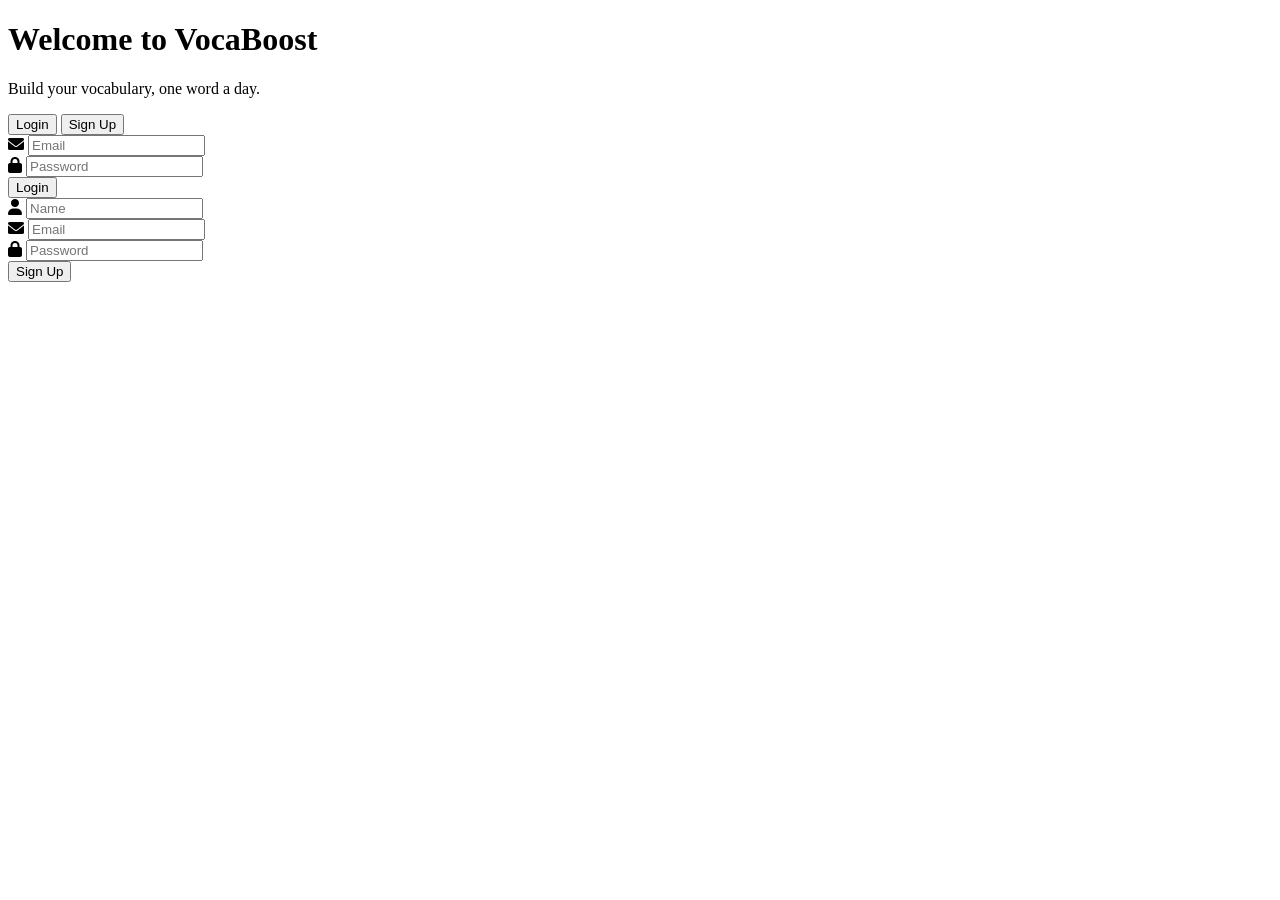
==== index.html @ 8fefd977 "Add files via upload" ====
<!DOCTYPE html>
<html lang="en">
<head>
    <meta charset="UTF-8">
    <meta name="viewport" content="width=device-width, initial-scale=1.0">
    <title>VocaBoost | Authentication</title>
    <link rel="stylesheet" href="index.css">
    <link rel="stylesheet" href="https://cdnjs.cloudflare.com/ajax/libs/font-awesome/6.0.0-beta3/css/all.min.css">
</head>
<body class="centered-container">
    <div class="auth-card">
        <h1 class="title">Welcome to VocaBoost</h1>
        <p class="subtitle">Build your vocabulary, one word a day.</p>
        
        <div class="tabs">
            <button class="tab-button active" data-tab="login">Login</button>
            <button class="tab-button" data-tab="signup">Sign Up</button>
        </div>

        <div class="forms-container">

            <form id="loginForm" class="auth-form active-form">
                <div class="input-group">
                    <i class="fas fa-envelope icon"></i>
                    <input type="email" id="loginEmail" placeholder="Email" required>
                </div>
                <div class="input-group">
                    <i class="fas fa-lock icon"></i>
                    <input type="password" id="loginPassword" placeholder="Password" required>
                </div>
                <button type="submit" class="btn-primary">Login</button>
            </form>

            <form id="signupForm" class="auth-form hidden-form">
                <div class="input-group">
                    <i class="fas fa-user icon"></i>
                    <input type="text" id="signupName" placeholder="Name" required>
                </div>
                <div class="input-group">
                    <i class="fas fa-envelope icon"></i>
                    <input type="email" id="signupEmail" placeholder="Email" required>
                </div>
                <div class="input-group">
                    <i class="fas fa-lock icon"></i>
                    <input type="password" id="signupPassword" placeholder="Password" required>
                </div>
                <button type="submit" class="btn-primary">Sign Up</button>
            </form>
        </div>

    </div>
    
    <script src="index.js"></script>
</body>
</html>
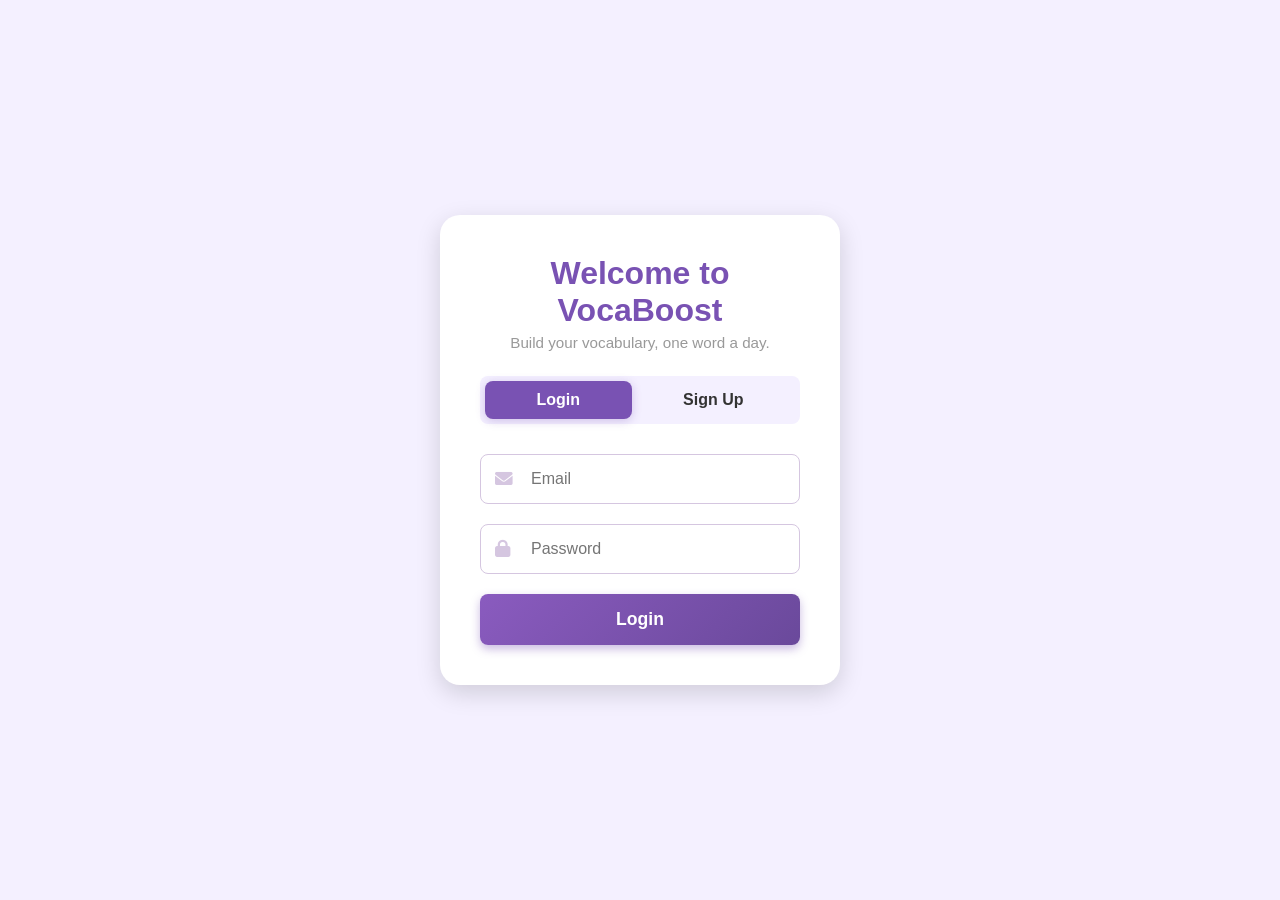
==== commit 043d3238: "core" ====
--- a/index.html
+++ b/index.html
@@ -1,56 +1,56 @@
-<!DOCTYPE html>
-<html lang="en">
-<head>
-    <meta charset="UTF-8">
-    <meta name="viewport" content="width=device-width, initial-scale=1.0">
-    <title>VocaBoost | Authentication</title>
-    <link rel="stylesheet" href="index.css">
-    <link rel="stylesheet" href="https://cdnjs.cloudflare.com/ajax/libs/font-awesome/6.0.0-beta3/css/all.min.css">
-</head>
-<body class="centered-container">
-    <div class="auth-card">
-        <h1 class="title">Welcome to VocaBoost</h1>
-        <p class="subtitle">Build your vocabulary, one word a day.</p>
-        
-        <div class="tabs">
-            <button class="tab-button active" data-tab="login">Login</button>
-            <button class="tab-button" data-tab="signup">Sign Up</button>
-        </div>
-
-        <div class="forms-container">
-
-            <form id="loginForm" class="auth-form active-form">
-                <div class="input-group">
-                    <i class="fas fa-envelope icon"></i>
-                    <input type="email" id="loginEmail" placeholder="Email" required>
-                </div>
-                <div class="input-group">
-                    <i class="fas fa-lock icon"></i>
-                    <input type="password" id="loginPassword" placeholder="Password" required>
-                </div>
-                <button type="submit" class="btn-primary">Login</button>
-            </form>
-
-            <form id="signupForm" class="auth-form hidden-form">
-                <div class="input-group">
-                    <i class="fas fa-user icon"></i>
-                    <input type="text" id="signupName" placeholder="Name" required>
-                </div>
-                <div class="input-group">
-                    <i class="fas fa-envelope icon"></i>
-                    <input type="email" id="signupEmail" placeholder="Email" required>
-                </div>
-                <div class="input-group">
-                    <i class="fas fa-lock icon"></i>
-                    <input type="password" id="signupPassword" placeholder="Password" required>
-                </div>
-                <button type="submit" class="btn-primary">Sign Up</button>
-            </form>
-        </div>
-
-    </div>
-    
-    <script src="index.js"></script>
-</body>
-</html>     
+<!DOCTYPE html>
+<html lang="en">
+<head>
+    <meta charset="UTF-8">
+    <meta name="viewport" content="width=device-width, initial-scale=1.0">
+    <title>VocaBoost | Authentication</title>
+    <link rel="stylesheet" href="index.css">
+    <link rel="stylesheet" href="https://cdnjs.cloudflare.com/ajax/libs/font-awesome/6.0.0-beta3/css/all.min.css">
+</head>
+<body class="centered-container">
+    <div class="auth-card">
+        <h1 class="title">Welcome to VocaBoost</h1>
+        <p class="subtitle">Build your vocabulary, one word a day.</p>
+        
+        <div class="tabs">
+            <button class="tab-button active" data-tab="login">Login</button>
+            <button class="tab-button" data-tab="signup">Sign Up</button>
+        </div>
+
+        <div class="forms-container">
+
+            <form id="loginForm" class="auth-form active-form">
+                <div class="input-group">
+                    <i class="fas fa-envelope icon"></i>
+                    <input type="email" id="loginEmail" placeholder="Email" required>
+                </div>
+                <div class="input-group">
+                    <i class="fas fa-lock icon"></i>
+                    <input type="password" id="loginPassword" placeholder="Password" required>
+                </div>
+                <button type="submit" class="btn-primary">Login</button>
+            </form>
+
+            <form id="signupForm" class="auth-form hidden-form">
+                <div class="input-group">
+                    <i class="fas fa-user icon"></i>
+                    <input type="text" id="signupName" placeholder="Name" required>
+                </div>
+                <div class="input-group">
+                    <i class="fas fa-envelope icon"></i>
+                    <input type="email" id="signupEmail" placeholder="Email" required>
+                </div>
+                <div class="input-group">
+                    <i class="fas fa-lock icon"></i>
+                    <input type="password" id="signupPassword" placeholder="Password" required>
+                </div>
+                <button type="submit" class="btn-primary">Sign Up</button>
+            </form>
+        </div>
+
+    </div>
+    
+    <script src="index.js"></script>
+</body>
+</html>     
   
--- a/index.css
+++ b/index.css
@@ -0,0 +1,144 @@
+/* --- Global Variables --- */
+:root {
+    --purple-primary: #7952B3;
+    --purple-light: #D5C6E0;
+    --purple-gradient: linear-gradient(135deg, #8A5BBF, #6A499B);
+    --bg-light: #F4F0FF; 
+    --text-dark: #333333;
+    --text-light: #FFFFFF;
+    --shadow-soft: rgba(0, 0, 0, 0.15) 0px 8px 24px;
+    --radius-l: 20px;
+    --radius-m: 8px;
+}
+
+* {
+    box-sizing: border-box;
+    margin: 0;
+    padding: 0;
+    font-family: 'Segoe UI', Tahoma, Geneva, Verdana, sans-serif;
+}
+
+body {
+    background-color: var(--bg-light);
+    color: var(--text-dark);
+    min-height: 100vh;
+}
+
+/* --- Layout --- */
+.centered-container {
+    display: flex;
+    justify-content: center;
+    align-items: center;
+    min-height: 100vh;
+    padding: 20px;
+}
+
+/* --- Authentication Card --- */
+.auth-card {
+    background-color: var(--text-light);
+    padding: 40px;
+    border-radius: var(--radius-l);
+    box-shadow: var(--shadow-soft);
+    width: 100%;
+    max-width: 400px;
+    text-align: center;
+}
+
+.title {
+    color: var(--purple-primary);
+    font-size: 2rem;
+    font-weight: 700;
+    margin-bottom: 5px;
+}
+
+.subtitle {
+    color: #999;
+    margin-bottom: 25px;
+    font-size: 0.95rem;
+}
+
+/* --- Tab Navigation --- */
+.tabs {
+    display: flex;
+    margin-bottom: 30px;
+    background-color: var(--bg-light);
+    border-radius: var(--radius-m);
+    padding: 5px;
+}
+
+.tab-button {
+    flex-grow: 1;
+    padding: 10px;
+    border: none;
+    border-radius: var(--radius-m);
+    background-color: transparent;
+    color: var(--text-dark);
+    font-size: 1rem;
+    font-weight: 600;
+    cursor: pointer;
+    transition: background-color 0.3s, color 0.3s;
+}
+
+.tab-button.active {
+    background: var(--purple-primary);
+    color: var(--text-light);
+    box-shadow: 0 2px 10px rgba(121, 82, 179, 0.3);
+}
+
+/* --- Forms --- */
+.auth-form {
+    transition: opacity 0.3s ease-in-out;
+}
+
+.hidden-form {
+    display: none;
+}
+
+/* --- Input Fields --- */
+.input-group {
+    position: relative;
+    margin-bottom: 20px;
+}
+
+.input-group input {
+    width: 100%;
+    padding: 15px 15px 15px 50px;
+    border: 1px solid var(--purple-light);
+    border-radius: var(--radius-m);
+    font-size: 1rem;
+}
+
+.input-group input:focus {
+    border-color: var(--purple-primary);
+    outline: none;
+    box-shadow: 0 0 0 2px var(--purple-light);
+}
+
+.input-group .icon {
+    position: absolute;
+    left: 15px;
+    top: 50%;
+    transform: translateY(-50%);
+    color: var(--purple-light);
+    font-size: 1.1rem;
+    pointer-events: none;
+}
+
+/* --- Primary Button --- */
+.btn-primary {
+    width: 100%;
+    padding: 15px;
+    background: var(--purple-gradient);
+    color: var(--text-light);
+    border: none;
+    border-radius: var(--radius-m);
+    font-size: 1.1rem;
+    font-weight: 600;
+    cursor: pointer;
+    transition: transform 0.1s, box-shadow 0.2s;
+    box-shadow: 0 4px 10px rgba(121, 82, 179, 0.4);
+}
+
+.btn-primary:active {
+    transform: scale(0.98);
+}
